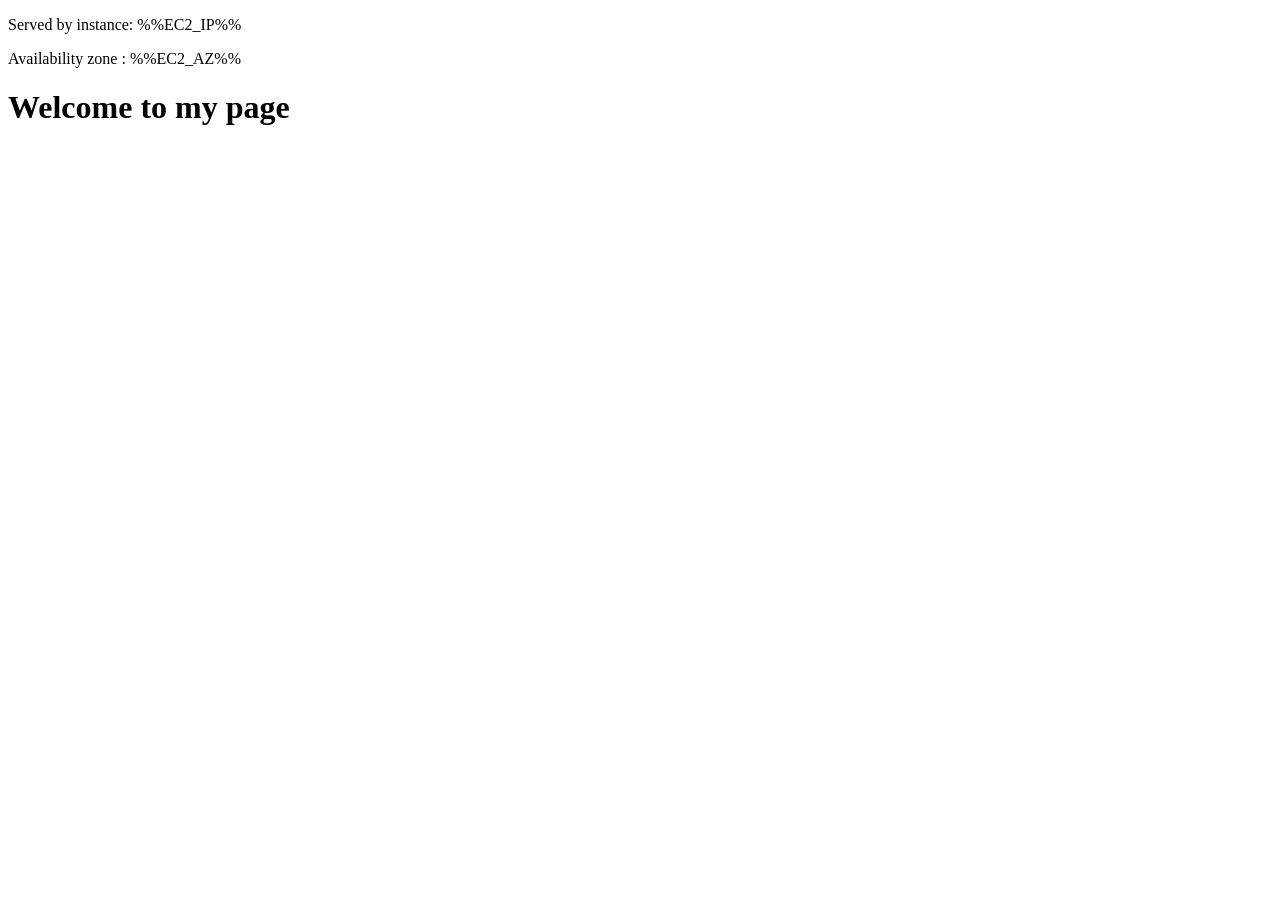
==== index.html @ e66d843f "Github Infrastructure" ====
<!DOCTYPE html>
<html>
<head>
  <meta charset="UTF-8">
  <title>My Site</title>
</head>
<body>
  <p>Served by instance: %%EC2_IP%%</p>
  <p>Availability zone : %%EC2_AZ%%</p>
  <h1>Welcome to my page</h1>
</body>
</html>
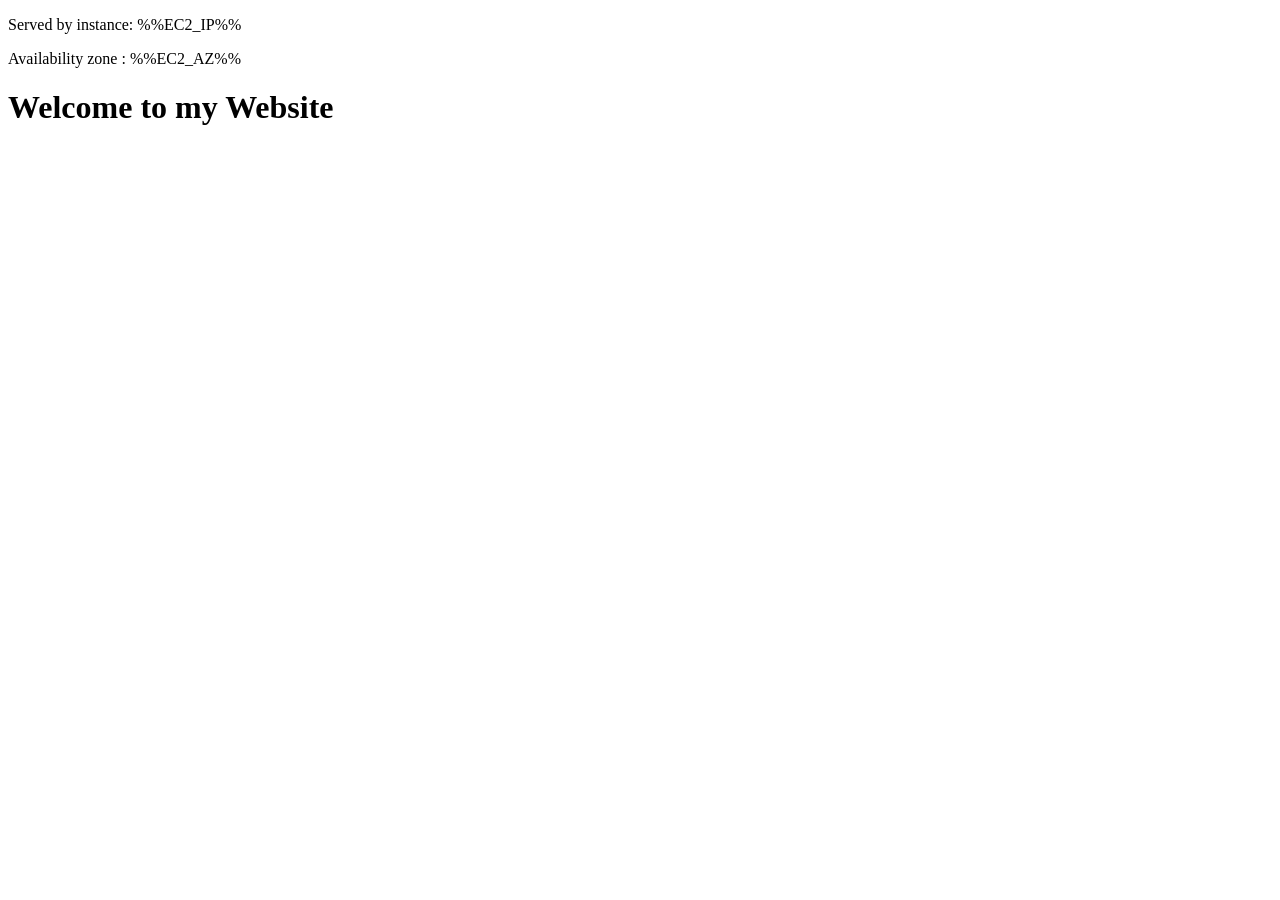
==== commit f8b02221: "Fourth" ====
--- a/index.html
+++ b/index.html
@@ -7,6 +7,6 @@
 <body>
   <p>Served by instance: %%EC2_IP%%</p>
   <p>Availability zone : %%EC2_AZ%%</p>
-  <h1>Welcome to my page</h1>
+  <h1>Welcome to my Website</h1>
 </body>
 </html>
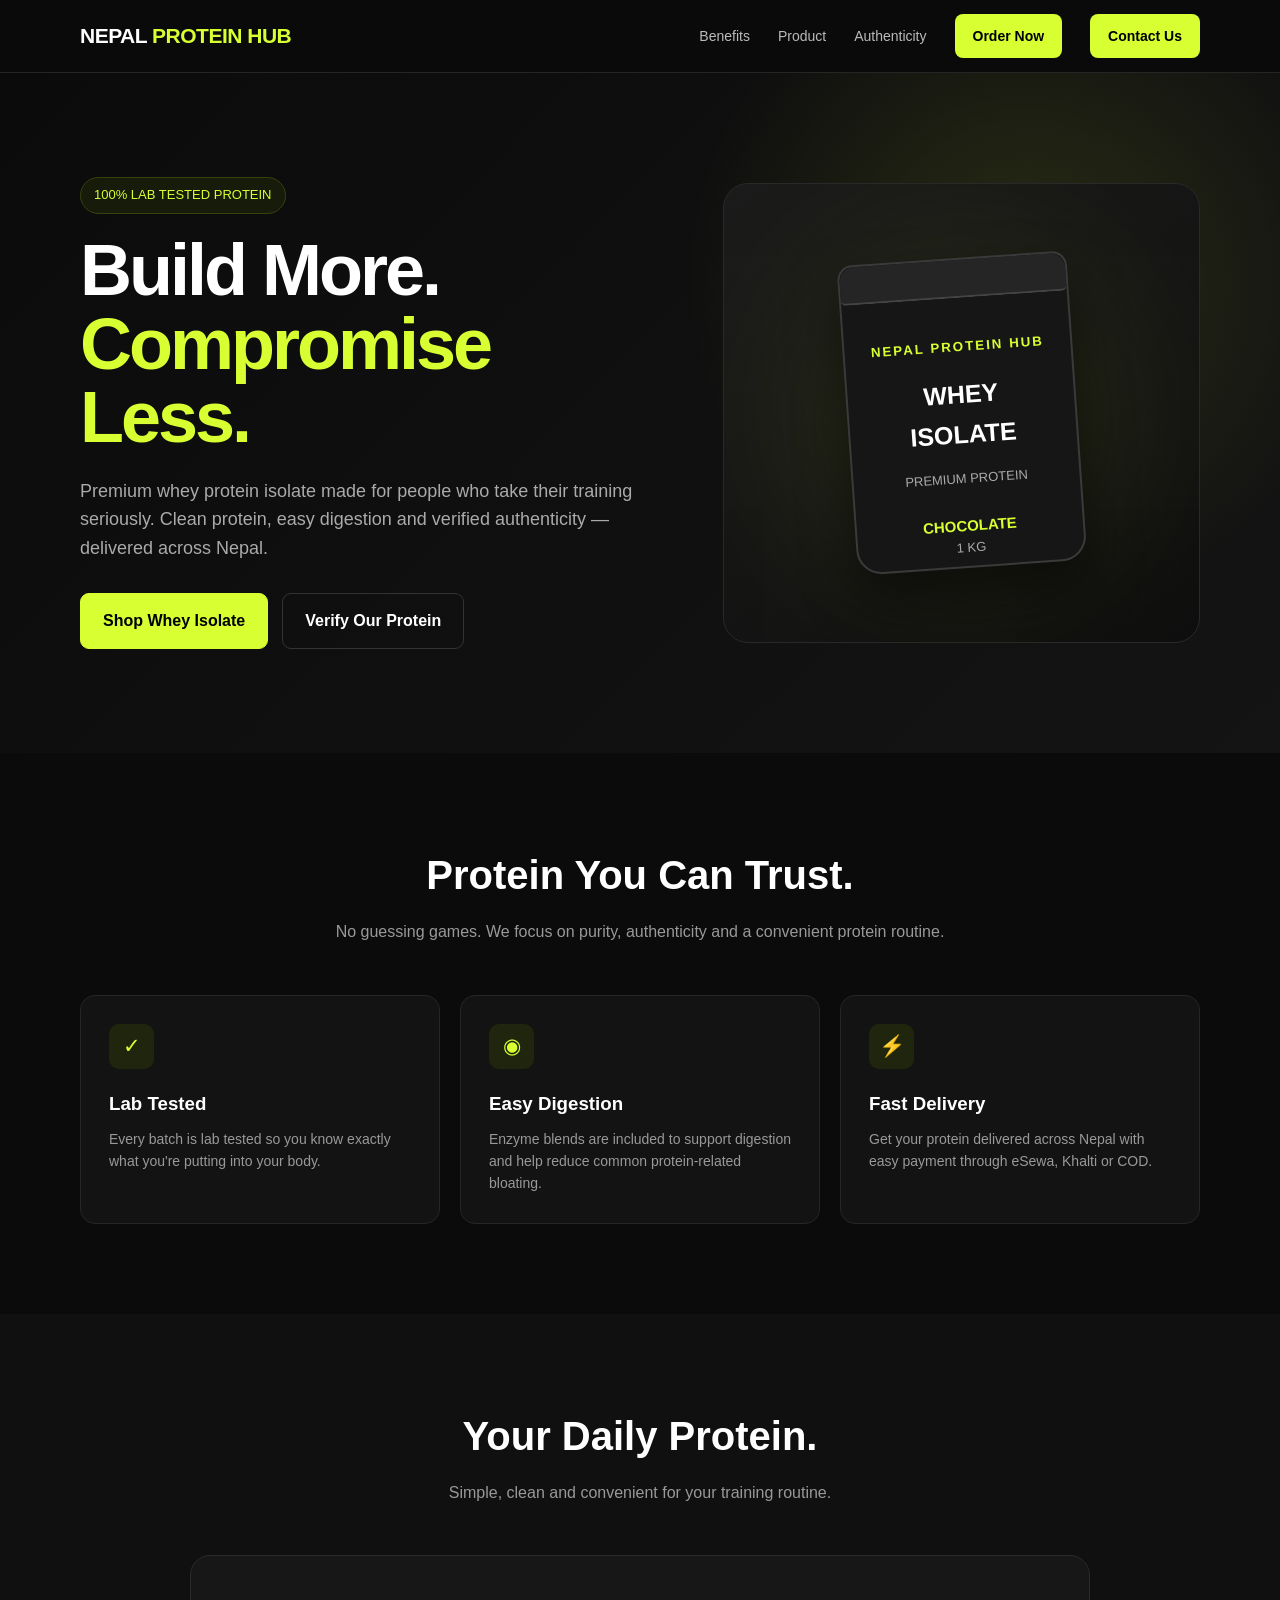
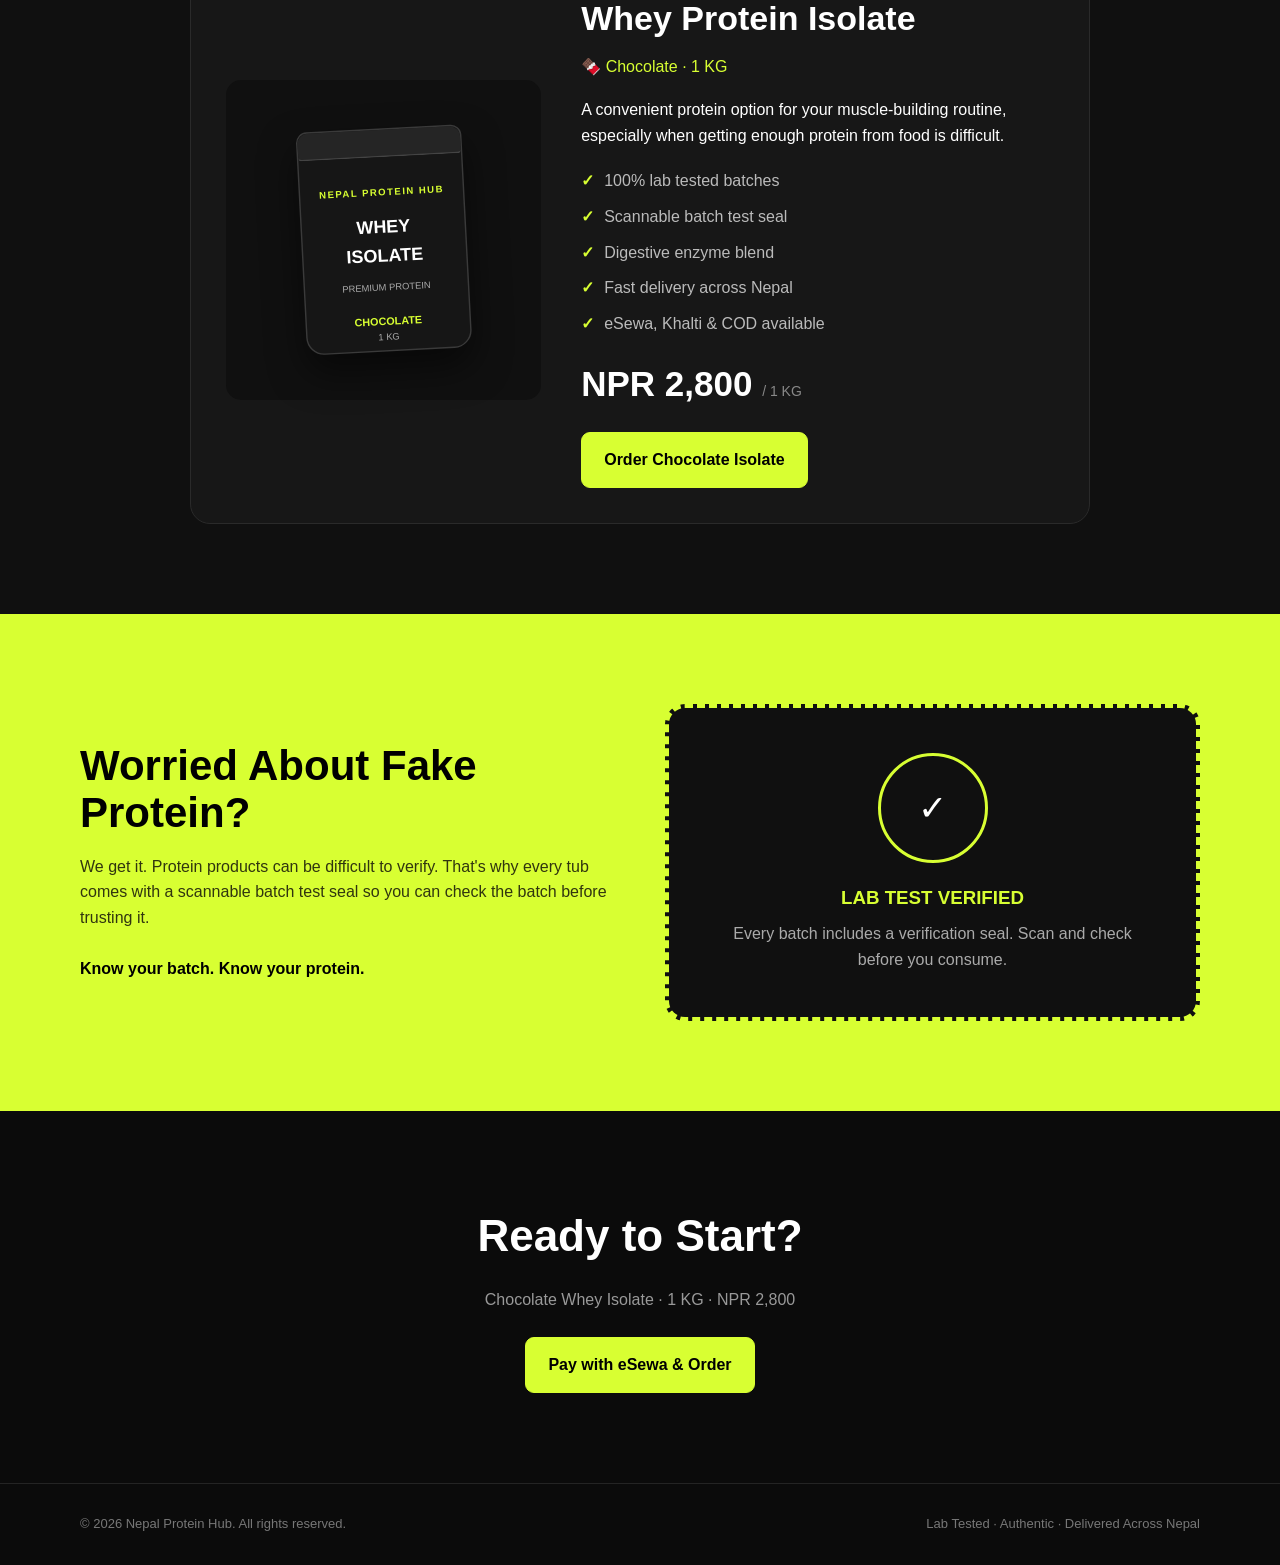
==== commit 2c6d12b2: "Updated index.html" ====
--- a/index.html
+++ b/index.html
@@ -1,12 +1,718 @@
 <!DOCTYPE html>
-<html>
+<html lang="en">
 <head>
-  <meta charset="UTF-8">
-  <title>My Site</title>
+  <meta charset="UTF-8" />
+  <meta name="viewport" content="width=device-width, initial-scale=1.0" />
+  <title>Nepal Protein Hub | Premium Whey Protein</title>
+
+  <style>
+    * {
+      margin: 0;
+      padding: 0;
+      box-sizing: border-box;
+    }
+
+    html {
+      scroll-behavior: smooth;
+    }
+
+    body {
+      font-family: Arial, Helvetica, sans-serif;
+      background: #0b0b0b;
+      color: #fff;
+      line-height: 1.6;
+    }
+
+    a {
+      text-decoration: none;
+      color: inherit;
+    }
+
+    .container {
+      width: min(1120px, 92%);
+      margin: auto;
+    }
+
+    /* NAVBAR */
+    nav {
+      position: sticky;
+      top: 0;
+      z-index: 100;
+      background: rgba(11, 11, 11, 0.95);
+      border-bottom: 1px solid #252525;
+      backdrop-filter: blur(10px);
+    }
+
+    .nav-inner {
+      height: 72px;
+      display: flex;
+      align-items: center;
+      justify-content: space-between;
+    }
+
+    .logo {
+      font-size: 21px;
+      font-weight: 800;
+      letter-spacing: -0.5px;
+    }
+
+    .logo span {
+      color: #d8ff32;
+    }
+
+    .nav-links {
+      display: flex;
+      gap: 28px;
+      align-items: center;
+      color: #bbb;
+      font-size: 14px;
+    }
+
+    .nav-links a:hover {
+      color: #fff;
+    }
+
+    .nav-btn {
+      background: #d8ff32;
+      color: #000;
+      padding: 11px 18px;
+      border-radius: 8px;
+      font-weight: 700;
+    }
+
+    /* HERO */
+    .hero {
+      min-height: 680px;
+      display: flex;
+      align-items: center;
+      background:
+        radial-gradient(circle at 80% 30%, rgba(216,255,50,.12), transparent 30%),
+        linear-gradient(135deg, #0b0b0b, #141414);
+    }
+
+    .hero-grid {
+      display: grid;
+      grid-template-columns: 1.1fr .9fr;
+      gap: 60px;
+      align-items: center;
+    }
+
+    .badge {
+      display: inline-block;
+      border: 1px solid #39420e;
+      color: #d8ff32;
+      background: #171b0a;
+      padding: 7px 13px;
+      border-radius: 30px;
+      font-size: 13px;
+      margin-bottom: 20px;
+    }
+
+    h1 {
+      font-size: clamp(42px, 6vw, 72px);
+      line-height: 1.02;
+      letter-spacing: -3px;
+      margin-bottom: 22px;
+    }
+
+    h1 span {
+      color: #d8ff32;
+    }
+
+    .hero-text {
+      color: #aaa;
+      max-width: 560px;
+      font-size: 18px;
+      margin-bottom: 30px;
+    }
+
+    .buttons {
+      display: flex;
+      gap: 14px;
+      flex-wrap: wrap;
+    }
+
+    .btn {
+      display: inline-block;
+      padding: 14px 22px;
+      border-radius: 9px;
+      font-weight: 700;
+      border: 1px solid #333;
+    }
+
+    .btn-primary {
+      background: #d8ff32;
+      color: #000;
+      border-color: #d8ff32;
+    }
+
+    .btn-secondary {
+      color: #fff;
+    }
+
+    .btn:hover {
+      transform: translateY(-2px);
+    }
+
+    /* PRODUCT */
+    .product-box {
+      min-height: 460px;
+      border-radius: 25px;
+      background: linear-gradient(145deg, #1b1b1b, #0e0e0e);
+      border: 1px solid #292929;
+      display: flex;
+      justify-content: center;
+      align-items: center;
+      position: relative;
+      overflow: hidden;
+    }
+
+    .glow {
+      position: absolute;
+      width: 280px;
+      height: 280px;
+      border-radius: 50%;
+      background: #d8ff32;
+      filter: blur(100px);
+      opacity: .15;
+    }
+
+    .protein-tub {
+      width: 230px;
+      height: 310px;
+      background: #161616;
+      border: 2px solid #3a3a3a;
+      border-radius: 15px 15px 25px 25px;
+      z-index: 2;
+      box-shadow: 0 25px 50px rgba(0,0,0,.5);
+      transform: rotate(-4deg);
+    }
+
+    .tub-lid {
+      height: 38px;
+      background: #252525;
+      border-radius: 15px 15px 5px 5px;
+      border-bottom: 2px solid #444;
+    }
+
+    .tub-label {
+      padding: 35px 18px;
+      text-align: center;
+    }
+
+    .tub-label small {
+      color: #d8ff32;
+      font-weight: bold;
+      letter-spacing: 2px;
+    }
+
+    .tub-label h2 {
+      font-size: 25px;
+      margin: 15px 0;
+    }
+
+    .tub-label p {
+      color: #aaa;
+      font-size: 13px;
+    }
+
+    .tub-label strong {
+      display: block;
+      margin-top: 25px;
+      color: #d8ff32;
+      font-size: 15px;
+    }
+
+    /* FEATURES */
+    section {
+      padding: 90px 0;
+    }
+
+    .section-heading {
+      text-align: center;
+      max-width: 650px;
+      margin: 0 auto 50px;
+    }
+
+    .section-heading h2 {
+      font-size: 40px;
+      margin-bottom: 12px;
+    }
+
+    .section-heading p {
+      color: #999;
+    }
+
+    .features {
+      display: grid;
+      grid-template-columns: repeat(3, 1fr);
+      gap: 20px;
+    }
+
+    .feature {
+      padding: 28px;
+      background: #131313;
+      border: 1px solid #262626;
+      border-radius: 15px;
+    }
+
+    .icon {
+      width: 45px;
+      height: 45px;
+      display: flex;
+      align-items: center;
+      justify-content: center;
+      background: #20260d;
+      color: #d8ff32;
+      border-radius: 10px;
+      font-size: 21px;
+      margin-bottom: 20px;
+    }
+
+    .feature h3 {
+      margin-bottom: 9px;
+    }
+
+    .feature p {
+      color: #999;
+      font-size: 14px;
+    }
+
+    /* PRODUCT SECTION */
+    .product-section {
+      background: #101010;
+    }
+
+    .product-card {
+      max-width: 900px;
+      margin: auto;
+      background: #171717;
+      border: 1px solid #2a2a2a;
+      border-radius: 20px;
+      padding: 35px;
+      display: grid;
+      grid-template-columns: .8fr 1.2fr;
+      gap: 40px;
+      align-items: center;
+    }
+
+    .product-image {
+      min-height: 320px;
+      background: #101010;
+      border-radius: 15px;
+      display: flex;
+      justify-content: center;
+      align-items: center;
+    }
+
+    .small-tub {
+      transform: scale(.72) rotate(-3deg);
+    }
+
+    .product-info h2 {
+      font-size: 34px;
+      margin-bottom: 8px;
+    }
+
+    .flavor {
+      color: #d8ff32;
+      margin-bottom: 18px;
+    }
+
+    .product-info ul {
+      list-style: none;
+      margin: 20px 0;
+    }
+
+    .product-info li {
+      margin: 10px 0;
+      color: #bbb;
+    }
+
+    .product-info li::before {
+      content: "✓";
+      color: #d8ff32;
+      font-weight: bold;
+      margin-right: 10px;
+    }
+
+    .price {
+      font-size: 35px;
+      font-weight: 800;
+      margin: 20px 0;
+    }
+
+    .price small {
+      color: #888;
+      font-size: 14px;
+      font-weight: normal;
+    }
+
+    /* AUTHENTICITY */
+    .auth {
+      background: #d8ff32;
+      color: #000;
+    }
+
+    .auth-grid {
+      display: grid;
+      grid-template-columns: 1fr 1fr;
+      gap: 50px;
+      align-items: center;
+    }
+
+    .auth h2 {
+      font-size: 42px;
+      line-height: 1.1;
+      margin-bottom: 18px;
+    }
+
+    .auth p {
+      color: #30350f;
+    }
+
+    .seal {
+      background: #101010;
+      color: white;
+      border-radius: 20px;
+      padding: 45px;
+      text-align: center;
+      border: 4px dashed #d8ff32;
+    }
+
+    .seal-circle {
+      width: 110px;
+      height: 110px;
+      margin: auto auto 20px;
+      border-radius: 50%;
+      border: 3px solid #d8ff32;
+      display: flex;
+      align-items: center;
+      justify-content: center;
+      font-size: 35px;
+    }
+
+    .seal h3 {
+      color: #d8ff32;
+      margin-bottom: 8px;
+    }
+
+    .seal p {
+      color: #aaa;
+    }
+
+    /* CTA */
+    .cta {
+      text-align: center;
+    }
+
+    .cta h2 {
+      font-size: 44px;
+      margin-bottom: 15px;
+    }
+
+    .cta p {
+      color: #999;
+      margin-bottom: 25px;
+    }
+
+    /* FOOTER */
+    footer {
+      border-top: 1px solid #242424;
+      padding: 30px 0;
+      color: #777;
+      font-size: 13px;
+    }
+
+    .footer-inner {
+      display: flex;
+      justify-content: space-between;
+      gap: 20px;
+    }
+
+    /* MOBILE */
+    @media (max-width: 800px) {
+      .nav-links {
+        display: none;
+      }
+
+      .hero-grid,
+      .product-card,
+      .auth-grid {
+        grid-template-columns: 1fr;
+      }
+
+      .hero {
+        padding: 70px 0;
+      }
+
+      .features {
+        grid-template-columns: 1fr;
+      }
+
+      .product-box {
+        min-height: 400px;
+      }
+
+      .footer-inner {
+        flex-direction: column;
+      }
+
+      h1 {
+        letter-spacing: -2px;
+      }
+    }
+  </style>
 </head>
+
 <body>
-  <p>Served by instance: %%EC2_IP%%</p>
-  <p>Availability zone : %%EC2_AZ%%</p>
-  <h1>Welcome to my Website</h1>
+
+  <!-- NAVBAR -->
+  <nav>
+    <div class="container nav-inner">
+      <a href="#" class="logo">NEPAL <span>PROTEIN HUB</span></a>
+
+      <div class="nav-links">
+        <a href="#benefits">Benefits</a>
+        <a href="#product">Product</a>
+        <a href="#authenticity">Authenticity</a>
+        <a href="#order" class="nav-btn">Order Now</a>
+        <a href="contact.html" class="nav-btn">Contact Us</a>
+      </div>
+    </div>
+  </nav>
+
+
+  <!-- HERO -->
+  <header class="hero">
+    <div class="container hero-grid">
+
+      <div>
+        <span class="badge">100% LAB TESTED PROTEIN</span>
+
+        <h1>
+          Build More.<br>
+          <span>Compromise Less.</span>
+        </h1>
+
+        <p class="hero-text">
+          Premium whey protein isolate made for people who take their
+          training seriously. Clean protein, easy digestion and verified
+          authenticity — delivered across Nepal.
+        </p>
+
+        <div class="buttons">
+          <a href="#product" class="btn btn-primary">Shop Whey Isolate</a>
+          <a href="#authenticity" class="btn btn-secondary">Verify Our Protein</a>
+        </div>
+      </div>
+
+
+      <div class="product-box">
+        <div class="glow"></div>
+
+        <div class="protein-tub">
+          <div class="tub-lid"></div>
+
+          <div class="tub-label">
+            <small>NEPAL PROTEIN HUB</small>
+            <h2>WHEY<br>ISOLATE</h2>
+            <p>PREMIUM PROTEIN</p>
+            <strong>CHOCOLATE</strong>
+            <p>1 KG</p>
+          </div>
+        </div>
+      </div>
+
+    </div>
+  </header>
+
+
+  <!-- BENEFITS -->
+  <section id="benefits">
+    <div class="container">
+
+      <div class="section-heading">
+        <h2>Protein You Can Trust.</h2>
+        <p>
+          No guessing games. We focus on purity, authenticity and a
+          convenient protein routine.
+        </p>
+      </div>
+
+      <div class="features">
+
+        <div class="feature">
+          <div class="icon">✓</div>
+          <h3>Lab Tested</h3>
+          <p>
+            Every batch is lab tested so you know exactly what you're
+            putting into your body.
+          </p>
+        </div>
+
+        <div class="feature">
+          <div class="icon">◉</div>
+          <h3>Easy Digestion</h3>
+          <p>
+            Enzyme blends are included to support digestion and help
+            reduce common protein-related bloating.
+          </p>
+        </div>
+
+        <div class="feature">
+          <div class="icon">⚡</div>
+          <h3>Fast Delivery</h3>
+          <p>
+            Get your protein delivered across Nepal with easy payment
+            through eSewa, Khalti or COD.
+          </p>
+        </div>
+
+      </div>
+    </div>
+  </section>
+
+
+  <!-- PRODUCT -->
+  <section id="product" class="product-section">
+    <div class="container">
+
+      <div class="section-heading">
+        <h2>Your Daily Protein.</h2>
+        <p>
+          Simple, clean and convenient for your training routine.
+        </p>
+      </div>
+
+      <div class="product-card">
+
+        <div class="product-image">
+          <div class="protein-tub small-tub">
+            <div class="tub-lid"></div>
+
+            <div class="tub-label">
+              <small>NEPAL PROTEIN HUB</small>
+              <h2>WHEY<br>ISOLATE</h2>
+              <p>PREMIUM PROTEIN</p>
+              <strong>CHOCOLATE</strong>
+              <p>1 KG</p>
+            </div>
+          </div>
+        </div>
+
+        <div class="product-info">
+
+          <h2>Whey Protein Isolate</h2>
+          <div class="flavor">🍫 Chocolate · 1 KG</div>
+
+          <p>
+            A convenient protein option for your muscle-building
+            routine, especially when getting enough protein from food
+            is difficult.
+          </p>
+
+          <ul>
+            <li>100% lab tested batches</li>
+            <li>Scannable batch test seal</li>
+            <li>Digestive enzyme blend</li>
+            <li>Fast delivery across Nepal</li>
+            <li>eSewa, Khalti & COD available</li>
+          </ul>
+
+          <div class="price">
+            NPR 2,800 <small>/ 1 KG</small>
+          </div>
+
+          <a
+            href="https://wa.me/"
+            class="btn btn-primary"
+          >
+            Order Chocolate Isolate
+          </a>
+
+        </div>
+
+      </div>
+    </div>
+  </section>
+
+
+  <!-- AUTHENTICITY -->
+  <section id="authenticity" class="auth">
+    <div class="container auth-grid">
+
+      <div>
+        <h2>Worried About Fake Protein?</h2>
+
+        <p>
+          We get it. Protein products can be difficult to verify.
+          That's why every tub comes with a scannable batch test seal
+          so you can check the batch before trusting it.
+        </p>
+
+        <br>
+
+        <strong>
+          Know your batch. Know your protein.
+        </strong>
+      </div>
+
+      <div class="seal">
+        <div class="seal-circle">✓</div>
+
+        <h3>LAB TEST VERIFIED</h3>
+
+        <p>
+          Every batch includes a verification seal.
+          Scan and check before you consume.
+        </p>
+      </div>
+
+    </div>
+  </section>
+
+
+  <!-- CTA -->
+  <section id="order" class="cta">
+    <div class="container">
+
+      <h2>Ready to Start?</h2>
+
+      <p>
+        Chocolate Whey Isolate · 1 KG · NPR 2,800
+      </p>
+
+      <a href="#" class="btn btn-primary">
+        Pay with eSewa & Order
+      </a>
+
+    </div>
+  </section>
+
+
+  <!-- FOOTER -->
+  <footer>
+    <div class="container footer-inner">
+      <div>
+        © 2026 Nepal Protein Hub. All rights reserved.
+      </div>
+
+      <div>
+        Lab Tested · Authentic · Delivered Across Nepal
+      </div>
+    </div>
+  </footer>
+
+
+  <script>
+    // Simple smooth interaction for order buttons
+    document.querySelectorAll('a[href="#product"]').forEach(link => {
+      link.addEventListener('click', function () {
+        console.log("User selected Whey Isolate");
+      });
+    });
+  </script>
+
 </body>
 </html>
